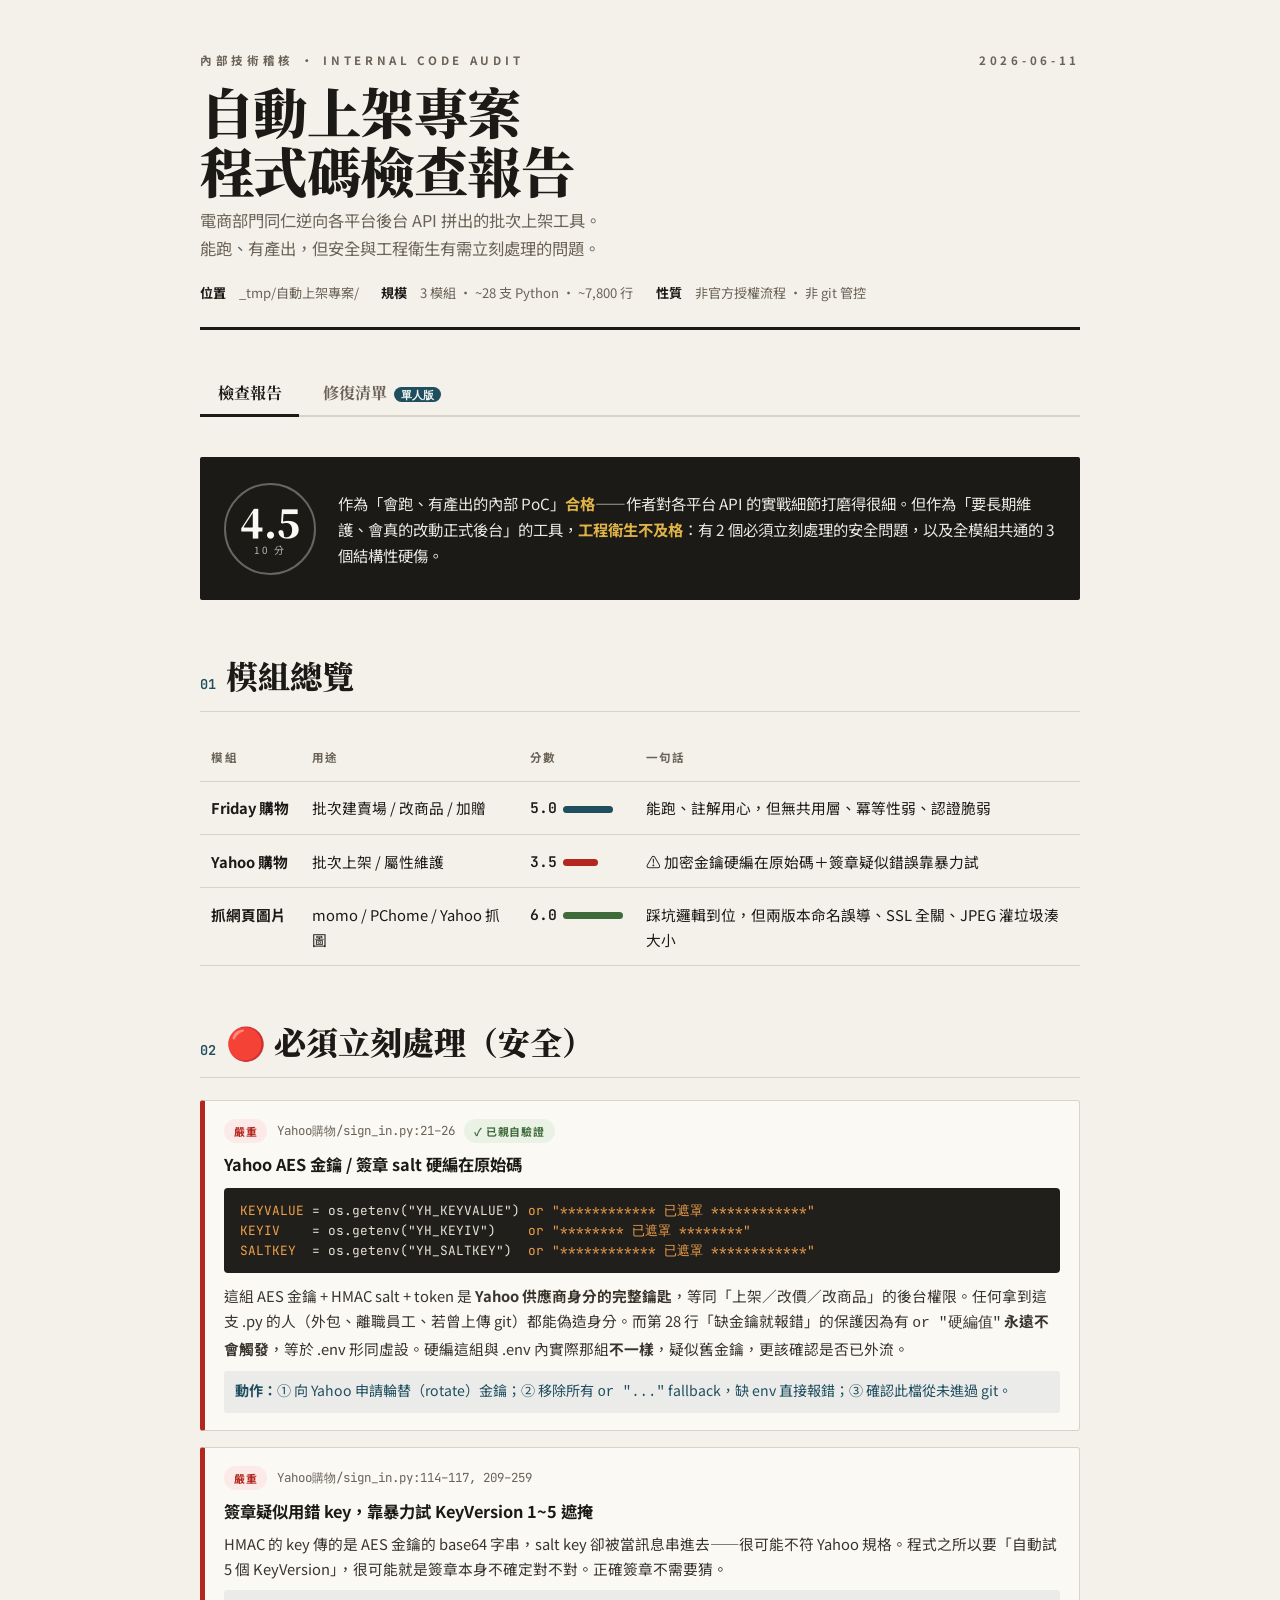
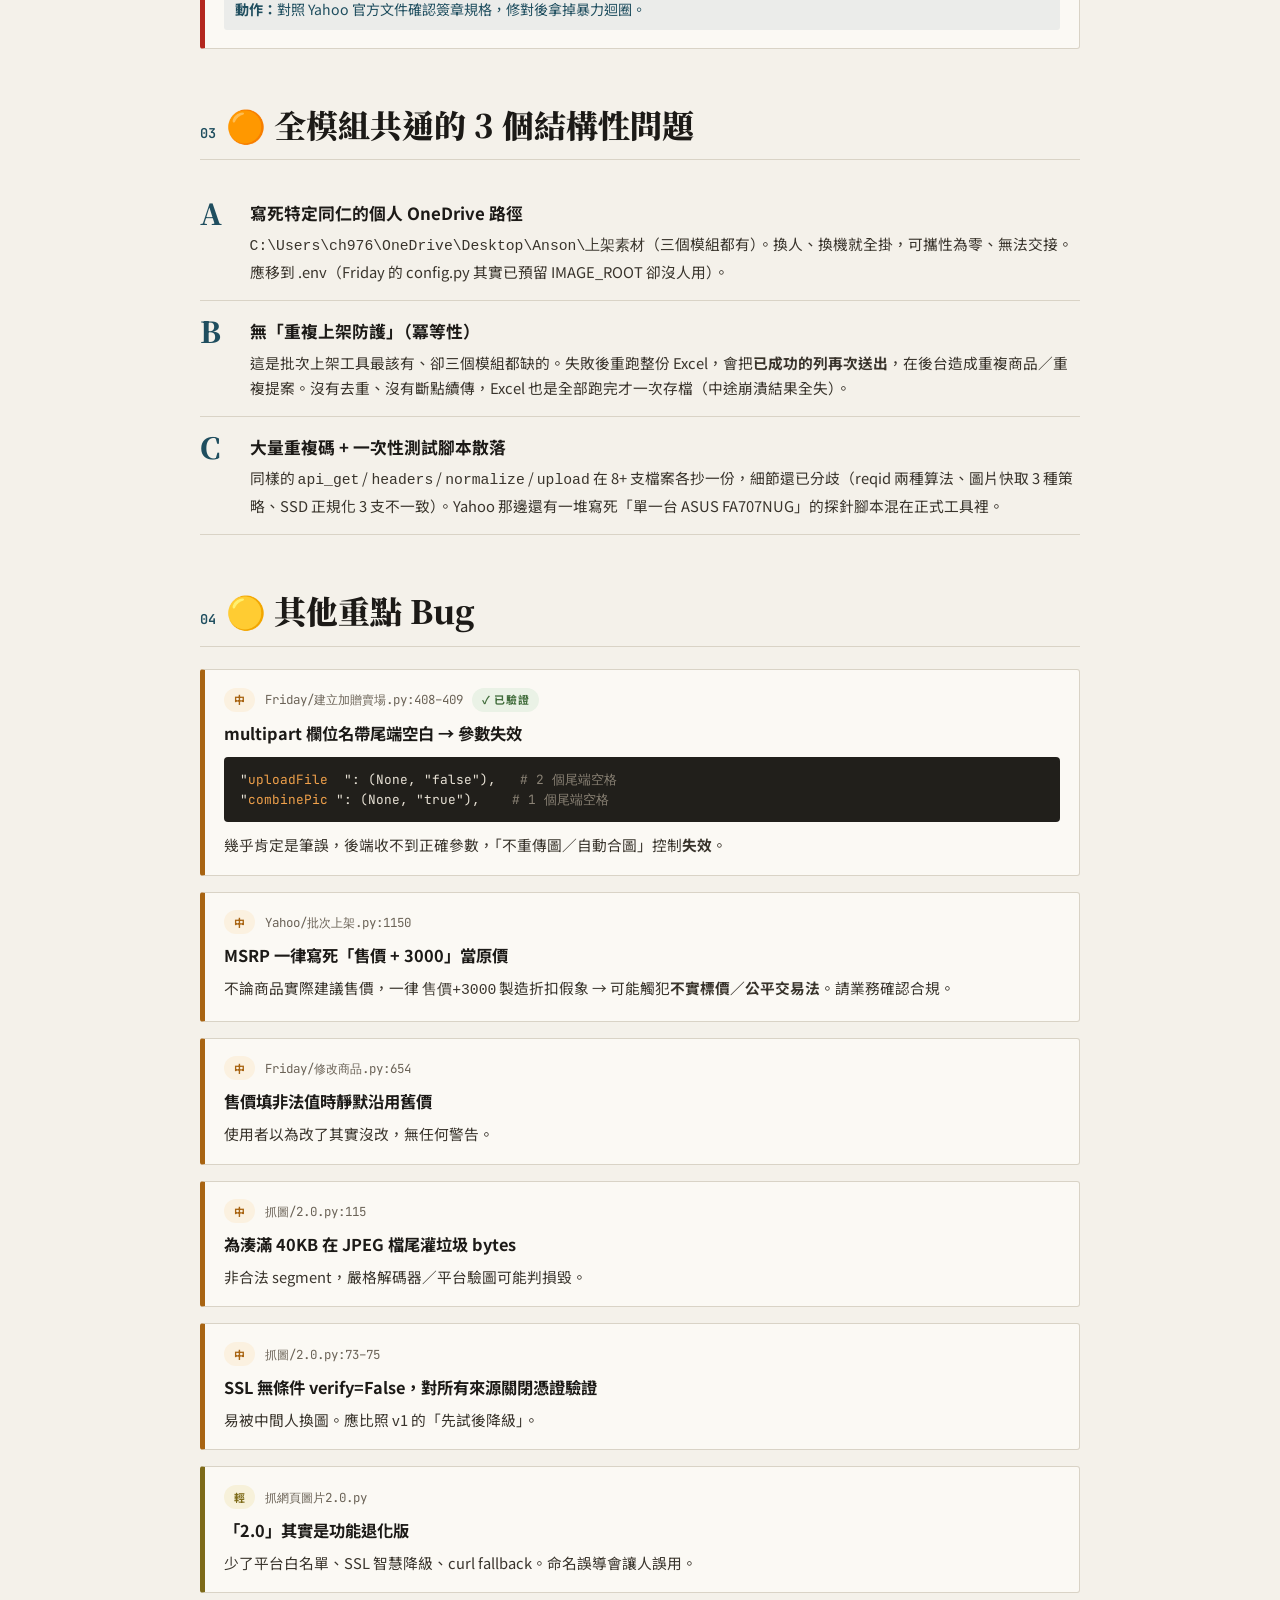
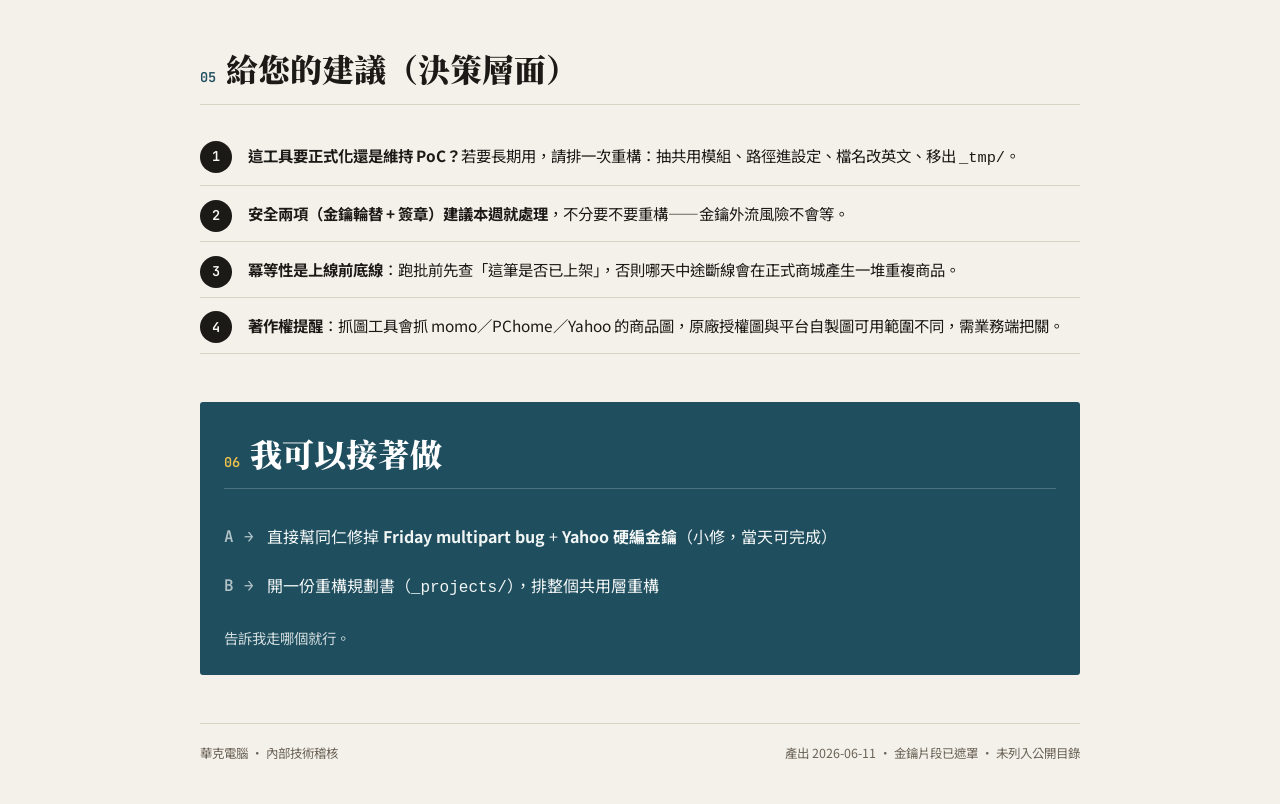
==== research/auto-listing-code-audit.html @ df85a85d "Add auto-listing code audit report (unlisted, keys redacted)" ====
<!DOCTYPE html>
<html lang="zh-Hant">
<head>
<meta charset="UTF-8">
<meta name="viewport" content="width=device-width, initial-scale=1.0">
<title>自動上架專案 — 程式碼檢查報告</title>
<link rel="preconnect" href="https://fonts.googleapis.com">
<link rel="preconnect" href="https://fonts.gstatic.com" crossorigin>
<link href="https://fonts.googleapis.com/css2?family=Noto+Sans+TC:wght@400;500;700;900&family=Noto+Serif+TC:wght@500;700;900&family=JetBrains+Mono:wght@400;600&display=swap" rel="stylesheet">
<style>
  :root{
    --ink:#1c1a17;
    --paper:#f4f1ea;
    --paper-2:#fbf9f4;
    --line:#d9d3c6;
    --muted:#6b6357;
    --red:#b3271e;
    --red-bg:#fbeae8;
    --amber:#a86412;
    --amber-bg:#fbf1e0;
    --yellow:#7d6a18;
    --yellow-bg:#f7f1da;
    --green:#3f6b3a;
    --green-bg:#eaf2e6;
    --accent:#1f4e5f;
  }
  *{box-sizing:border-box;margin:0;padding:0}
  html{scroll-behavior:smooth}
  body{
    background:var(--paper);
    color:var(--ink);
    font-family:"Noto Sans TC",-apple-system,sans-serif;
    line-height:1.7;
    font-size:16px;
    -webkit-font-smoothing:antialiased;
    padding:clamp(1rem,4vw,3.5rem) clamp(1rem,5vw,2rem);
  }
  .wrap{max-width:880px;margin:0 auto}

  /* ---- Masthead ---- */
  .masthead{
    border-bottom:3px solid var(--ink);
    padding-bottom:1.4rem;
    margin-bottom:2.5rem;
  }
  .kicker{
    font-size:.72rem;letter-spacing:.32em;text-transform:uppercase;
    color:var(--muted);font-weight:700;
    display:flex;justify-content:space-between;flex-wrap:wrap;gap:.5rem;
  }
  h1{
    font-family:"Noto Serif TC",serif;
    font-weight:900;
    font-size:clamp(2rem,6.5vw,3.4rem);
    line-height:1.08;
    margin:.7rem 0 .5rem;
    letter-spacing:-.01em;
  }
  .dek{font-size:1.02rem;color:var(--muted);max-width:46ch}
  .meta-row{
    display:flex;flex-wrap:wrap;gap:1.4rem;margin-top:1.2rem;
    font-size:.82rem;color:var(--muted);
  }
  .meta-row b{color:var(--ink);font-weight:700}

  /* ---- Verdict banner ---- */
  .verdict{
    background:var(--ink);color:var(--paper-2);
    border-radius:2px;padding:1.6rem 1.5rem;margin:2.5rem 0;
    display:grid;grid-template-columns:auto 1fr;gap:1.4rem;align-items:center;
  }
  .score-badge{
    font-family:"Noto Serif TC",serif;font-weight:900;
    font-size:2.4rem;line-height:1;text-align:center;
    border:2px solid rgba(244,241,234,.35);border-radius:50%;
    width:92px;height:92px;display:flex;flex-direction:column;
    align-items:center;justify-content:center;
  }
  .score-badge small{font-size:.62rem;letter-spacing:.18em;font-weight:400;
    font-family:"Noto Sans TC";opacity:.7;margin-top:.2rem}
  .verdict p{font-size:.96rem;opacity:.92}
  .verdict strong{color:#f0c14b}

  /* ---- Section ---- */
  section{margin:3rem 0}
  h2{
    font-family:"Noto Serif TC",serif;font-weight:900;
    font-size:clamp(1.4rem,4vw,2rem);
    display:flex;align-items:baseline;gap:.6rem;
    border-bottom:1px solid var(--line);padding-bottom:.5rem;margin-bottom:1.4rem;
  }
  h2 .num{font-size:.85rem;color:var(--accent);font-family:"JetBrains Mono";font-weight:600}
  .lead{font-size:1.05rem;color:var(--ink);margin-bottom:1.4rem}
  .lead.muted{color:var(--muted)}

  /* ---- Module table ---- */
  .modtable{width:100%;border-collapse:collapse;margin:1rem 0;font-size:.92rem}
  .modtable th,.modtable td{text-align:left;padding:.85rem .7rem;border-bottom:1px solid var(--line);vertical-align:top}
  .modtable th{font-size:.72rem;letter-spacing:.12em;text-transform:uppercase;color:var(--muted);font-weight:700}
  .modtable .mod{font-weight:700;white-space:nowrap}
  .modtable .sc{font-family:"JetBrains Mono";font-weight:600;white-space:nowrap}
  .bar{display:inline-block;height:7px;border-radius:4px;background:var(--accent);vertical-align:middle;margin-left:.4rem}

  /* ---- Finding cards ---- */
  .finding{
    background:var(--paper-2);border:1px solid var(--line);border-left-width:5px;
    border-radius:3px;padding:1.1rem 1.2rem;margin:1rem 0;
  }
  .finding.sev-crit{border-left-color:var(--red)}
  .finding.sev-mid{border-left-color:var(--amber)}
  .finding.sev-low{border-left-color:var(--yellow)}
  .finding.sev-good{border-left-color:var(--green)}
  .ftop{display:flex;flex-wrap:wrap;align-items:center;gap:.6rem;margin-bottom:.5rem}
  .tag{
    font-size:.68rem;font-weight:700;letter-spacing:.08em;
    padding:.18rem .6rem;border-radius:100px;white-space:nowrap;
  }
  .tag.crit{background:var(--red-bg);color:var(--red)}
  .tag.mid{background:var(--amber-bg);color:var(--amber)}
  .tag.low{background:var(--yellow-bg);color:var(--yellow)}
  .tag.good{background:var(--green-bg);color:var(--green)}
  .floc{font-family:"JetBrains Mono";font-size:.78rem;color:var(--muted)}
  .ftitle{font-weight:700;font-size:1.02rem}
  .finding p{font-size:.92rem;color:#39342c;margin-top:.3rem}
  .finding .action{margin-top:.6rem;font-size:.88rem;background:rgba(31,78,95,.07);
    border-radius:3px;padding:.5rem .7rem;color:var(--accent)}
  .finding .action b{color:var(--accent)}
  pre{
    background:#211f1b;color:#e8e2d6;border-radius:4px;
    padding:.8rem 1rem;margin:.6rem 0;overflow-x:auto;
    font-family:"JetBrains Mono";font-size:.8rem;line-height:1.55;
  }
  pre .cmt{color:#8a8275}
  pre .hl{color:#f0a14b}

  /* ---- Common issues ---- */
  .issue{display:grid;grid-template-columns:2.2rem 1fr;gap:.9rem;padding:1rem 0;border-bottom:1px solid var(--line)}
  .issue .letter{font-family:"Noto Serif TC";font-weight:900;font-size:1.8rem;color:var(--accent);line-height:1}
  .issue h3{font-size:1.05rem;font-weight:700;margin-bottom:.25rem}
  .issue p{font-size:.92rem;color:#39342c}

  /* ---- Actions list ---- */
  .acts{counter-reset:a;list-style:none}
  .acts li{
    counter-increment:a;position:relative;padding:.9rem 0 .9rem 3rem;
    border-bottom:1px solid var(--line);font-size:.96rem;
  }
  .acts li::before{
    content:counter(a);position:absolute;left:0;top:.85rem;
    width:2rem;height:2rem;border-radius:50%;background:var(--ink);color:var(--paper-2);
    display:flex;align-items:center;justify-content:center;
    font-family:"JetBrains Mono";font-weight:600;font-size:.85rem;
  }
  .acts li b{font-weight:700}

  /* ---- Next step ---- */
  .next{background:var(--accent);color:#f1f5f4;border-radius:3px;padding:1.5rem;margin-top:1.5rem}
  .next h2{color:#fff;border-color:rgba(255,255,255,.2)}
  .next .opt{display:flex;gap:.8rem;padding:.7rem 0;align-items:flex-start}
  .next .opt span{font-family:"JetBrains Mono";font-weight:600;opacity:.7}
  .next a{color:#f0c14b}

  footer{margin-top:3rem;padding-top:1.2rem;border-top:1px solid var(--line);
    font-size:.78rem;color:var(--muted);display:flex;justify-content:space-between;flex-wrap:wrap;gap:.5rem}

  /* ---- Tabs ---- */
  .tabs{display:flex;gap:.4rem;margin:2rem 0 .5rem;border-bottom:2px solid var(--line)}
  .tab{
    appearance:none;border:none;background:none;cursor:pointer;
    font-family:"Noto Serif TC",serif;font-weight:700;font-size:1rem;
    color:var(--muted);padding:.7rem 1.1rem;position:relative;
    border-radius:3px 3px 0 0;transition:color .2s;
  }
  .tab:hover{color:var(--ink)}
  .tab[aria-selected="true"]{color:var(--ink)}
  .tab[aria-selected="true"]::after{
    content:"";position:absolute;left:0;right:0;bottom:-2px;height:3px;background:var(--ink);
  }
  .tab .badge{font-family:"JetBrains Mono";font-size:.7rem;font-weight:600;
    background:var(--accent);color:#f1f5f4;border-radius:100px;padding:.05rem .45rem;margin-left:.4rem;vertical-align:middle}
  .pane{display:none}
  .pane.active{display:block;animation:fade .3s ease-out}
  @keyframes fade{from{opacity:0;transform:translateY(6px)}to{opacity:1;transform:none}}

  /* ---- Plan-specific ---- */
  .roadmap{margin:1.4rem 0}
  .ph{
    display:grid;grid-template-columns:auto 1fr;gap:1.1rem;
    padding:1.1rem 0;border-bottom:1px solid var(--line);
  }
  .ph .pnum{
    font-family:"JetBrains Mono";font-weight:600;font-size:.78rem;
    background:var(--ink);color:var(--paper-2);border-radius:3px;
    padding:.35rem .55rem;height:fit-content;white-space:nowrap;text-align:center;
  }
  .ph.crit .pnum{background:var(--red)}
  .ph h3{font-family:"Noto Serif TC";font-size:1.12rem;font-weight:700;margin-bottom:.2rem;display:flex;flex-wrap:wrap;gap:.5rem;align-items:baseline}
  .ph h3 .est{font-family:"JetBrains Mono";font-size:.72rem;font-weight:400;color:var(--muted)}
  .ph ul{margin:.5rem 0 0 1.1rem;font-size:.9rem;color:#39342c}
  .ph ul li{margin:.2rem 0}
  .ph .gate{font-size:.8rem;color:var(--accent);margin-top:.45rem;font-weight:600}
  .deck{display:grid;grid-template-columns:repeat(auto-fit,minmax(230px,1fr));gap:.8rem;margin:1.2rem 0}
  .dcard{background:var(--paper-2);border:1px solid var(--line);border-radius:3px;padding:1rem}
  .dcard .q{font-weight:700;font-size:.98rem;margin-bottom:.4rem}
  .dcard .why{font-size:.82rem;color:var(--muted)}
  .dirlist{font-family:"JetBrains Mono";font-size:.82rem;background:var(--paper-2);border:1px solid var(--line);
    border-radius:3px;padding:1rem 1.2rem;line-height:1.9;color:#39342c}
  .dirlist a{color:var(--accent);text-decoration:none;font-weight:600}
  .callout{background:var(--green-bg);border-left:4px solid var(--green);border-radius:3px;padding:1rem 1.1rem;margin:1.2rem 0;font-size:.92rem}
  .callout b{color:var(--green)}

  @media print{
    .tabs{display:none}
    .pane{display:block!important}
    body{background:#fff;padding:0;font-size:12px}
    .finding,.verdict,.next{break-inside:avoid}
    a{color:inherit;text-decoration:none}
  }
  @media (max-width:560px){
    .verdict{grid-template-columns:1fr;text-align:center}
    .score-badge{margin:0 auto}
    .modtable .bar{display:none}
  }
</style>
</head>
<body>
<div class="wrap">

  <header class="masthead">
    <div class="kicker"><span>內部技術稽核 · INTERNAL CODE AUDIT</span><span>2026-06-11</span></div>
    <h1>自動上架專案<br>程式碼檢查報告</h1>
    <p class="dek">電商部門同仁逆向各平台後台 API 拼出的批次上架工具。能跑、有產出，但安全與工程衛生有需立刻處理的問題。</p>
    <div class="meta-row">
      <span><b>位置</b>　_tmp/自動上架專案/</span>
      <span><b>規模</b>　3 模組 · ~28 支 Python · ~7,800 行</span>
      <span><b>性質</b>　非官方授權流程 · 非 git 管控</span>
    </div>
  </header>

  <nav class="tabs" role="tablist">
    <button class="tab" role="tab" aria-selected="true" data-pane="report">檢查報告</button>
    <button class="tab" role="tab" aria-selected="false" data-pane="plan">修復清單<span class="badge">單人版</span></button>
  </nav>

  <div id="pane-report" class="pane active">

  <div class="verdict">
    <div class="score-badge">4.5<small>10 分</small></div>
    <div>
      <p>作為「會跑、有產出的內部 PoC」<strong>合格</strong>——作者對各平台 API 的實戰細節打磨得很細。但作為「要長期維護、會真的改動正式後台」的工具，<strong>工程衛生不及格</strong>：有 2 個必須立刻處理的安全問題，以及全模組共通的 3 個結構性硬傷。</p>
    </div>
  </div>

  <!-- ===== 模組總覽 ===== -->
  <section>
    <h2><span class="num">01</span>模組總覽</h2>
    <table class="modtable">
      <thead><tr><th>模組</th><th>用途</th><th>分數</th><th>一句話</th></tr></thead>
      <tbody>
        <tr>
          <td class="mod">Friday 購物</td>
          <td>批次建賣場 / 改商品 / 加贈</td>
          <td class="sc">5.0<span class="bar" style="width:50px"></span></td>
          <td>能跑、註解用心，但無共用層、冪等性弱、認證脆弱</td>
        </tr>
        <tr>
          <td class="mod">Yahoo 購物</td>
          <td>批次上架 / 屬性維護</td>
          <td class="sc">3.5<span class="bar" style="width:35px;background:var(--red)"></span></td>
          <td>⚠ 加密金鑰硬編在原始碼＋簽章疑似錯誤靠暴力試</td>
        </tr>
        <tr>
          <td class="mod">抓網頁圖片</td>
          <td>momo / PChome / Yahoo 抓圖</td>
          <td class="sc">6.0<span class="bar" style="width:60px;background:var(--green)"></span></td>
          <td>踩坑邏輯到位，但兩版本命名誤導、SSL 全關、JPEG 灌垃圾湊大小</td>
        </tr>
      </tbody>
    </table>
  </section>

  <!-- ===== 必須立刻處理 ===== -->
  <section>
    <h2><span class="num">02</span>🔴 必須立刻處理（安全）</h2>

    <div class="finding sev-crit">
      <div class="ftop">
        <span class="tag crit">嚴重</span>
        <span class="floc">Yahoo購物/sign_in.py:21–26</span>
        <span class="tag good">✓ 已親自驗證</span>
      </div>
      <div class="ftitle">Yahoo AES 金鑰 / 簽章 salt 硬編在原始碼</div>
      <pre><span class="hl">KEYVALUE</span> = os.getenv("YH_KEYVALUE") <span class="hl">or "************ 已遮罩 ************"</span>
<span class="hl">KEYIV</span>    = os.getenv("YH_KEYIV")    <span class="hl">or "******** 已遮罩 ********"</span>
<span class="hl">SALTKEY</span>  = os.getenv("YH_SALTKEY")  <span class="hl">or "************ 已遮罩 ************"</span></pre>
      <p>這組 AES 金鑰 + HMAC salt + token 是 <b>Yahoo 供應商身分的完整鑰匙</b>，等同「上架／改價／改商品」的後台權限。任何拿到這支 .py 的人（外包、離職員工、若曾上傳 git）都能偽造身分。而第 28 行「缺金鑰就報錯」的保護因為有 <code>or "硬編值"</code> <b>永遠不會觸發</b>，等於 .env 形同虛設。硬編這組與 .env 內實際那組<b>不一樣</b>，疑似舊金鑰，更該確認是否已外流。</p>
      <div class="action"><b>動作：</b>① 向 Yahoo 申請輪替（rotate）金鑰；② 移除所有 <code>or "..."</code> fallback，缺 env 直接報錯；③ 確認此檔從未進過 git。</div>
    </div>

    <div class="finding sev-crit">
      <div class="ftop">
        <span class="tag crit">嚴重</span>
        <span class="floc">Yahoo購物/sign_in.py:114–117, 209–259</span>
      </div>
      <div class="ftitle">簽章疑似用錯 key，靠暴力試 KeyVersion 1~5 遮掩</div>
      <p>HMAC 的 key 傳的是 AES 金鑰的 base64 字串，salt key 卻被當訊息串進去——很可能不符 Yahoo 規格。程式之所以要「自動試 5 個 KeyVersion」，很可能就是簽章本身不確定對不對。正確簽章不需要猜。</p>
      <div class="action"><b>動作：</b>對照 Yahoo 官方文件確認簽章規格，修對後拿掉暴力迴圈。</div>
    </div>
  </section>

  <!-- ===== 結構性問題 ===== -->
  <section>
    <h2><span class="num">03</span>🟠 全模組共通的 3 個結構性問題</h2>

    <div class="issue">
      <div class="letter">A</div>
      <div>
        <h3>寫死特定同仁的個人 OneDrive 路徑</h3>
        <p><code>C:\Users\ch976\OneDrive\Desktop\Anson\上架素材</code>（三個模組都有）。換人、換機就全掛，可攜性為零、無法交接。應移到 .env（Friday 的 config.py 其實已預留 IMAGE_ROOT 卻沒人用）。</p>
      </div>
    </div>

    <div class="issue">
      <div class="letter">B</div>
      <div>
        <h3>無「重複上架防護」（冪等性）</h3>
        <p>這是批次上架工具最該有、卻三個模組都缺的。失敗後重跑整份 Excel，會把<b>已成功的列再次送出</b>，在後台造成重複商品／重複提案。沒有去重、沒有斷點續傳，Excel 也是全部跑完才一次存檔（中途崩潰結果全失）。</p>
      </div>
    </div>

    <div class="issue">
      <div class="letter">C</div>
      <div>
        <h3>大量重複碼 + 一次性測試腳本散落</h3>
        <p>同樣的 <code>api_get</code> / <code>headers</code> / <code>normalize</code> / <code>upload</code> 在 8+ 支檔案各抄一份，細節還已分歧（reqid 兩種算法、圖片快取 3 種策略、SSD 正規化 3 支不一致）。Yahoo 那邊還有一堆寫死「單一台 ASUS FA707NUG」的探針腳本混在正式工具裡。</p>
      </div>
    </div>
  </section>

  <!-- ===== 其他 bug ===== -->
  <section>
    <h2><span class="num">04</span>🟡 其他重點 Bug</h2>

    <div class="finding sev-mid">
      <div class="ftop"><span class="tag mid">中</span><span class="floc">Friday/建立加贈賣場.py:408–409</span><span class="tag good">✓ 已驗證</span></div>
      <div class="ftitle">multipart 欄位名帶尾端空白 → 參數失效</div>
      <pre>"<span class="hl">uploadFile&nbsp;&nbsp;</span>": (None, "false"),   <span class="cmt"># 2 個尾端空格</span>
"<span class="hl">combinePic&nbsp;</span>": (None, "true"),    <span class="cmt"># 1 個尾端空格</span></pre>
      <p>幾乎肯定是筆誤，後端收不到正確參數，「不重傳圖／自動合圖」控制<b>失效</b>。</p>
    </div>

    <div class="finding sev-mid">
      <div class="ftop"><span class="tag mid">中</span><span class="floc">Yahoo/批次上架.py:1150</span></div>
      <div class="ftitle">MSRP 一律寫死「售價 + 3000」當原價</div>
      <p>不論商品實際建議售價，一律 <code>售價+3000</code> 製造折扣假象 → 可能觸犯<b>不實標價／公平交易法</b>。請業務確認合規。</p>
    </div>

    <div class="finding sev-mid">
      <div class="ftop"><span class="tag mid">中</span><span class="floc">Friday/修改商品.py:654</span></div>
      <div class="ftitle">售價填非法值時靜默沿用舊價</div>
      <p>使用者以為改了其實沒改，無任何警告。</p>
    </div>

    <div class="finding sev-mid">
      <div class="ftop"><span class="tag mid">中</span><span class="floc">抓圖/2.0.py:115</span></div>
      <div class="ftitle">為湊滿 40KB 在 JPEG 檔尾灌垃圾 bytes</div>
      <p>非合法 segment，嚴格解碼器／平台驗圖可能判損毀。</p>
    </div>

    <div class="finding sev-mid">
      <div class="ftop"><span class="tag mid">中</span><span class="floc">抓圖/2.0.py:73–75</span></div>
      <div class="ftitle">SSL 無條件 verify=False，對所有來源關閉憑證驗證</div>
      <p>易被中間人換圖。應比照 v1 的「先試後降級」。</p>
    </div>

    <div class="finding sev-low">
      <div class="ftop"><span class="tag low">輕</span><span class="floc">抓網頁圖片2.0.py</span></div>
      <div class="ftitle">「2.0」其實是功能退化版</div>
      <p>少了平台白名單、SSL 智慧降級、curl fallback。命名誤導會讓人誤用。</p>
    </div>
  </section>

  <!-- ===== 建議 ===== -->
  <section>
    <h2><span class="num">05</span>給您的建議（決策層面）</h2>
    <ol class="acts">
      <li><b>這工具要正式化還是維持 PoC？</b>若要長期用，請排一次重構：抽共用模組、路徑進設定、檔名改英文、移出 <code>_tmp/</code>。</li>
      <li><b>安全兩項（金鑰輪替 + 簽章）建議本週就處理</b>，不分要不要重構——金鑰外流風險不會等。</li>
      <li><b>冪等性是上線前底線</b>：跑批前先查「這筆是否已上架」，否則哪天中途斷線會在正式商城產生一堆重複商品。</li>
      <li><b>著作權提醒</b>：抓圖工具會抓 momo／PChome／Yahoo 的商品圖，原廠授權圖與平台自製圖可用範圍不同，需業務端把關。</li>
    </ol>
  </section>

  <!-- ===== 下一步 ===== -->
  <div class="next">
    <h2 style="margin-top:0"><span class="num" style="color:#f0c14b">06</span>我可以接著做</h2>
    <div class="opt"><span>A →</span><div>直接幫同仁修掉 <b>Friday multipart bug</b> + <b>Yahoo 硬編金鑰</b>（小修，當天可完成）</div></div>
    <div class="opt"><span>B →</span><div>開一份重構規劃書（<code>_projects/</code>），排整個共用層重構</div></div>
    <p style="margin-top:.8rem;opacity:.85;font-size:.9rem">告訴我走哪個就行。</p>
  </div>

  </div><!-- /pane-report -->

  <!-- ============ 修復清單分頁（單人自用版） ============ -->
  <div id="pane-plan" class="pane">

    <div class="callout">
      <b>範圍已收斂（單人自用）</b>　此工具只有作者本人使用，不需多人共用/交接。<b>砍掉</b>共用層重構、檔名英文化、路徑設定化、搬遷、文件等可維護性工作，<b>只保留資安 + 真的會出錯的 BUG</b>。
    </div>

    <section style="margin-top:1.5rem">
      <h2><span class="num">01</span>🔴 必修　<span style="font-size:.8rem;background:var(--green-bg);color:var(--green);padding:.2rem .7rem;border-radius:100px;font-family:'Noto Sans TC'">✅ 3/3 已完成 2026-06-11</span></h2>
      <p class="lead muted">這三項即使一個人用、即使在自己電腦跑，也一樣會出事。已全部修好，4 檔 py_compile 通過。</p>

      <div class="finding sev-good">
        <div class="ftop"><span class="tag good">✅ 必修 1</span><span class="floc">sign_in.py:21–26</span></div>
        <div class="ftitle">Yahoo 金鑰硬編在原始碼</div>
        <p>已移除所有 <code>or "金鑰"</code> fallback，一律讀 .env、缺則報錯（訊息附 .env 路徑）。.env 已含全部 5 個 key，行為不變。<b>輪替</b>只在「確定曾外洩」才需要——請確認這支檔沒進過 git、沒同步到公開資料夾。</p>
      </div>

      <div class="finding sev-good">
        <div class="ftop"><span class="tag good">✅ 必修 2</span><span class="floc">建立加贈賣場.py:408–409</span></div>
        <div class="ftitle">multipart 欄位名尾端空白 → 功能失效</div>
        <p>已修：<code>"uploadFile  "</code>→<code>"uploadFile"</code>、<code>"combinePic "</code>→<code>"combinePic"</code>。建議跑一次加贈賣場確認合圖正常。</p>
      </div>

      <div class="finding sev-good">
        <div class="ftop"><span class="tag good">✅ 必修 3</span><span class="floc">批次建立賣場 + 批次上架.py</span></div>
        <div class="ftitle">無重複上架防護</div>
        <p>已加冪等防護：<b>Friday</b> 跳過「執行結果=成功」列 + 逐列存檔（中斷不丟）；<b>Yahoo</b> 用 partNo 本地帳本 <code>logs/yahoo_uploaded_ledger.json</code>，成功即寫入、重跑自動跳過。要強制重做設 <code>FRIDAY_FORCE_REDO=1</code> / <code>YH_FORCE_REDO=1</code>。</p>
        <div class="action"><b>驗證：</b>同一份 Excel 跑兩次，第二次應全部「已存在/略過」。</div>
      </div>
    </section>

    <section>
      <h2><span class="num">02</span>🟡 建議（穩定性，少踩坑）</h2>

      <div class="finding sev-mid">
        <div class="ftop"><span class="tag mid">建議 4</span><span class="floc">多檔</span></div>
        <div class="ftitle">跑完才存檔，崩潰全失</div>
        <p>改逐筆 / 每 N 筆 flush + try/finally，中途 Ctrl+C 不丟已成功結果（也呼應必修 3）。</p>
      </div>
      <div class="finding sev-mid">
        <div class="ftop"><span class="tag mid">建議 5</span><span class="floc">一鍵草稿改上架.py 等</span></div>
        <div class="ftitle">token 過期無偵測</div>
        <p>連續 401/403 即中止提示「請重跑更新 TOKEN」，不要默默跑完整批白工。</p>
      </div>
      <div class="finding sev-mid">
        <div class="ftop"><span class="tag mid">建議 6</span><span class="floc">修改商品.py:654</span></div>
        <div class="ftitle">售價非法值靜默沿用舊價</div>
        <p>填錯值時不報錯、以為改了其實沒改。應 raise 或警告。</p>
      </div>
      <div class="finding sev-mid">
        <div class="ftop"><span class="tag mid">建議 7</span><span class="floc">抓圖 2.0.py:115</span></div>
        <div class="ftitle">JPEG 灌垃圾湊 40KB</div>
        <p>非合法 segment，平台驗圖可能判損毀。改提高 quality / 存 PNG / 寫合法 COM segment。</p>
      </div>
      <div class="finding sev-mid">
        <div class="ftop"><span class="tag mid">建議 8</span><span class="floc">抓圖 2.0.py:73–75</span></div>
        <div class="ftitle">SSL 無條件 verify=False</div>
        <p>對所有來源關閉憑證驗證，易被換圖。改比照 v1「先試後降級」。</p>
      </div>
      <div class="finding sev-low">
        <div class="ftop"><span class="tag low">建議 9</span><span class="floc">sign_in.py:209–259</span></div>
        <div class="ftitle">Yahoo 簽章靠暴力試 KeyVersion 1~5</div>
        <p>若現在能正常上架就低優先（純 code smell）；若偶爾簽不過，對照官方文件修對後拿掉迴圈。</p>
      </div>
    </section>

    <section>
      <h2><span class="num">03</span>🟦 需您 / 業務確認</h2>
      <div class="finding sev-mid">
        <div class="ftop"><span class="tag mid">確認 10</span><span class="floc">批次上架.py:1150</span></div>
        <div class="ftitle">MSRP = 售價 + 3000（造原價）</div>
        <p>與人數無關。製造折扣假象，可能觸不實標價 / 公平交易法。決定是否改回讀真實 MSRP。</p>
      </div>
    </section>

    <section>
      <h2><span class="num">04</span>❌ 不做（因單人自用）</h2>
      <div class="dirlist">
✗ 抽共用層（friday_common / yahoo_api / normalize）<br>
✗ 寫死個人 OneDrive 路徑改進 .env　<span style="color:var(--muted)"># 就是作者本機，無妨</span><br>
✗ 中文檔名改英文<br>
✗ 移出 _tmp / 進 git / 補 CONTEXT.md / 著作權文件<br>
✗ 兩版抓圖合併（除非作者覺得困擾）
      </div>
      <p class="lead muted" style="margin-top:1rem">以上是「多人維護/交接」才划算的衛生工作。日後若要給別人用，再開回來即可。完整清單見 <code>_projects/auto-listing-refactor/fix-list.md</code>。</p>
    </section>

    <div class="next">
      <h2 style="margin-top:0"><span class="num" style="color:#f0c14b">05</span>下一步</h2>
      <p style="opacity:.92">🔴 必修 3 項<b>已完成</b>（2026-06-11，py_compile 通過）。剩下：<br>
      ① 建議 4~9（穩定性）要不要一起做？說一聲我就接著修。<br>
      ② 確認 10（MSRP=售價+3000）合規性，再決定是否改回讀真實 MSRP。<br>
      ③ 請您確認 Yahoo 那支檔/.env 沒進過 git、沒同步到公開空間（決定要不要輪替金鑰）。</p>
    </div>

  </div><!-- /pane-plan -->

  <footer>
    <span>華克電腦 · 內部技術稽核</span>
    <span>產出 2026-06-11 · 金鑰片段已遮罩 · 未列入公開目錄</span>
  </footer>

</div>
<script>
  const tabs = document.querySelectorAll('.tab');
  tabs.forEach(t => t.addEventListener('click', () => {
    tabs.forEach(x => x.setAttribute('aria-selected', x === t));
    document.querySelectorAll('.pane').forEach(p => p.classList.remove('active'));
    document.getElementById('pane-' + t.dataset.pane).classList.add('active');
    window.scrollTo({top:0, behavior:'smooth'});
  }));
</script>
</body>
</html>
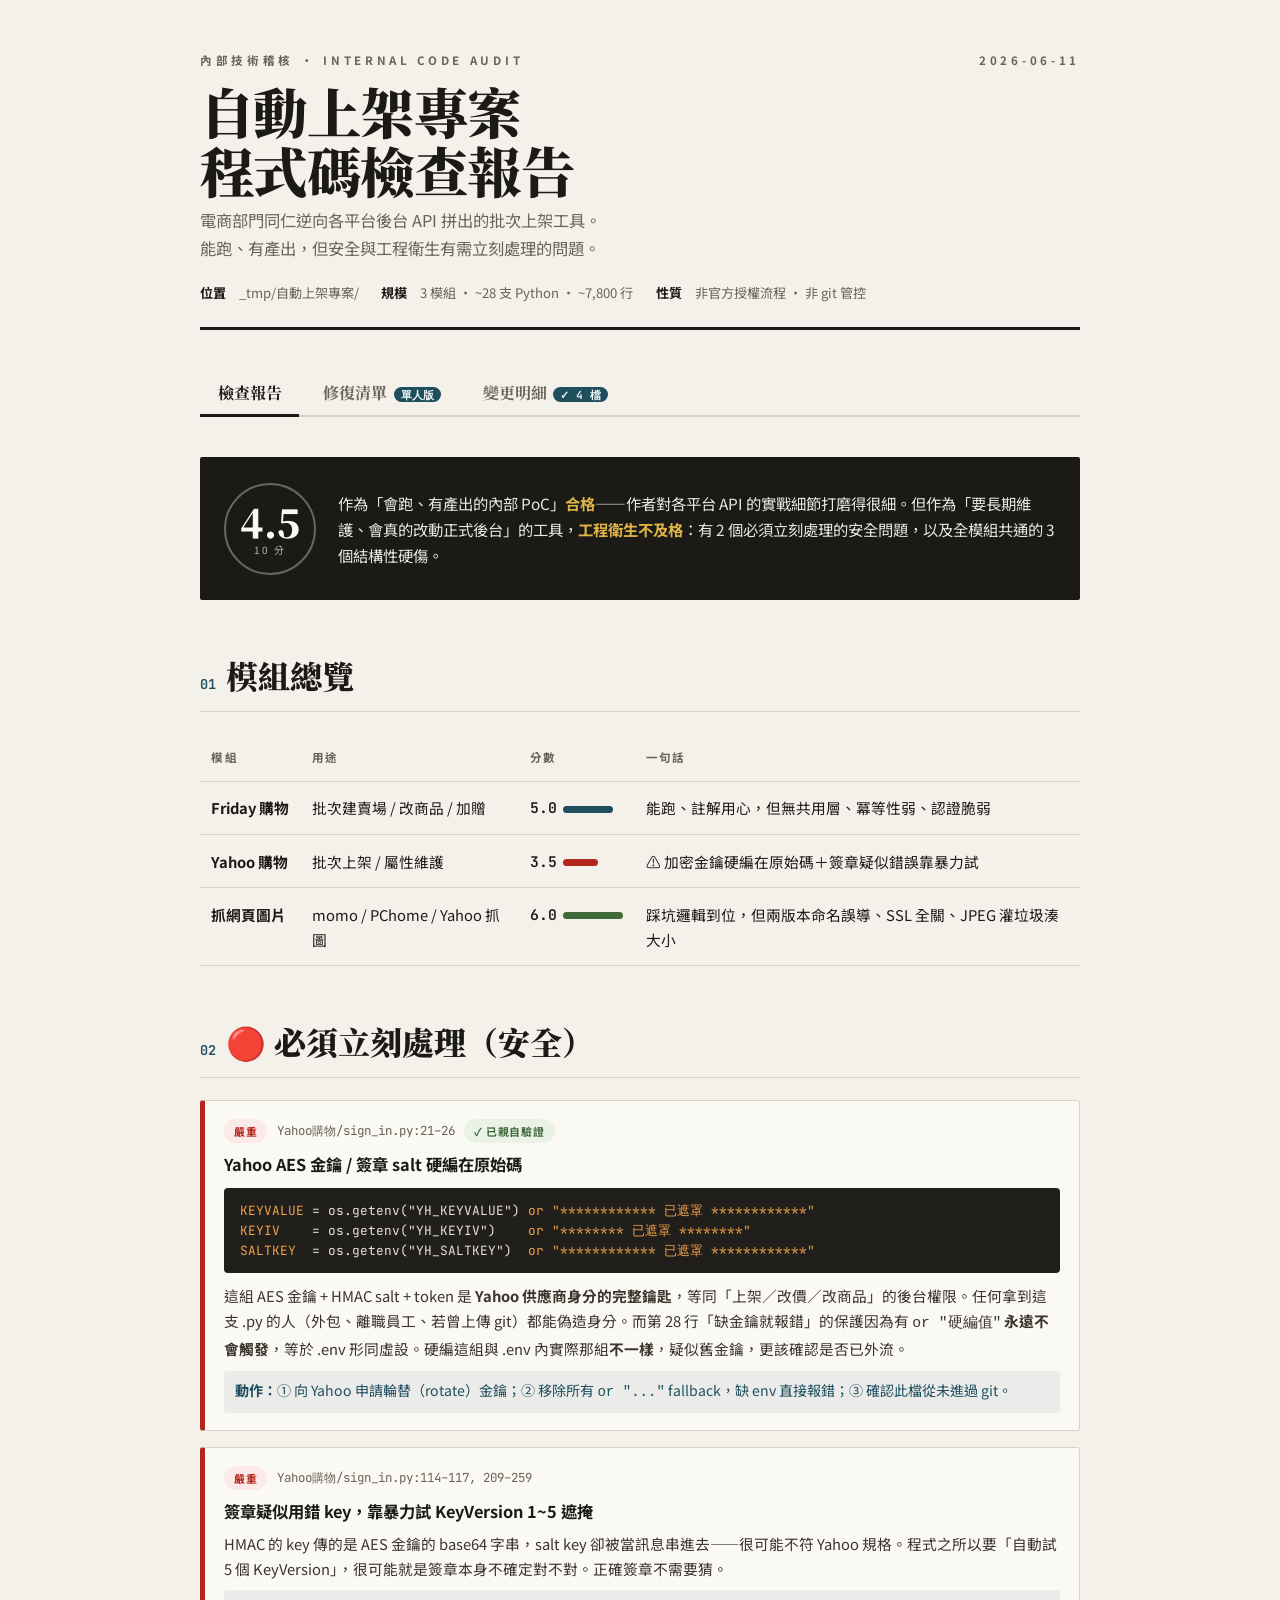
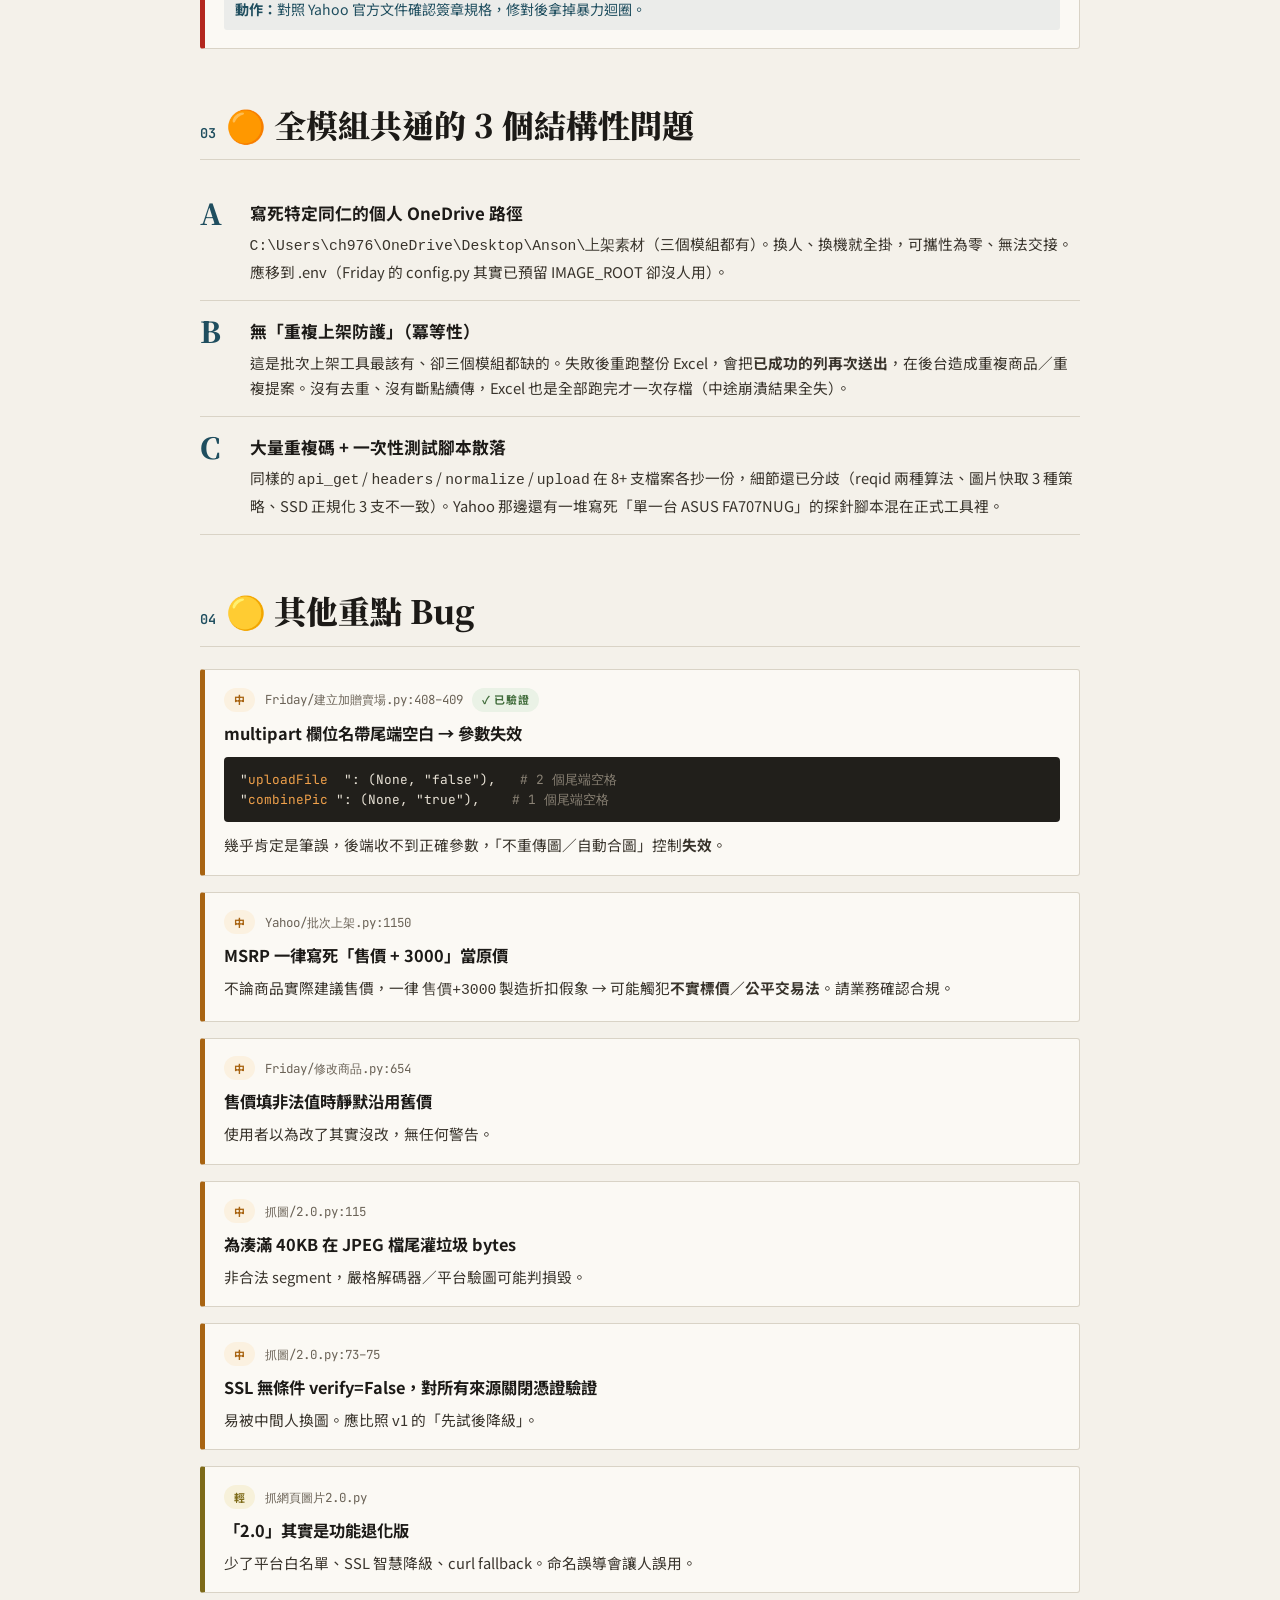
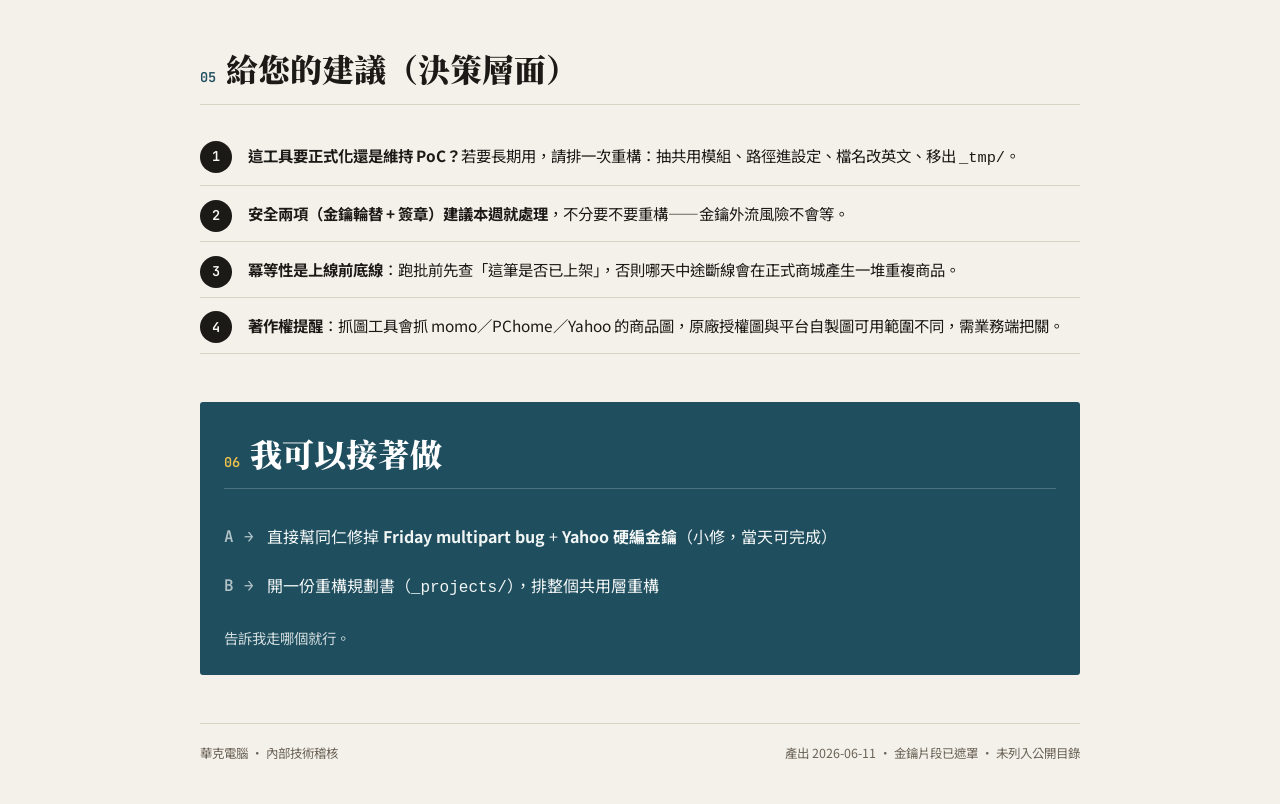
==== commit 93d5b1bc: "Add change-detail tab to auto-listing audit report (keys redacted)" ====
--- a/research/auto-listing-code-audit.html
+++ b/research/auto-listing-code-audit.html
@@ -240,6 +240,7 @@
   <nav class="tabs" role="tablist">
     <button class="tab" role="tab" aria-selected="true" data-pane="report">檢查報告</button>
     <button class="tab" role="tab" aria-selected="false" data-pane="plan">修復清單<span class="badge">單人版</span></button>
+    <button class="tab" role="tab" aria-selected="false" data-pane="changes">變更明細<span class="badge">✓ 4 檔</span></button>
   </nav>
 
   <div id="pane-report" class="pane active">
@@ -498,6 +499,90 @@
 
   </div><!-- /pane-plan -->
 
+  <!-- ============ 變更明細分頁 ============ -->
+  <div id="pane-changes" class="pane">
+
+    <div class="callout">
+      <b>2026-06-11 已修改 4 個檔案</b>　修必修 3 項。檔案位於本機 <code>_tmp/自動上架專案/自動上架專案/</code>（非 git 管控）。下方為 before → after。為安全，金鑰值一律以 <code>***</code> 顯示。
+    </div>
+
+    <section style="margin-top:1.5rem">
+      <h2><span class="num">①</span>sign_in.py　<span class="floc" style="font-size:.8rem">Yahoo購物/sign_in.py</span></h2>
+      <p class="lead muted">必修 1：移除硬編金鑰 fallback，一律讀 .env、缺則報錯。</p>
+      <p style="font-size:.85rem;color:var(--red);font-weight:700;margin:.4rem 0">— 修改前</p>
+      <pre>TOKEN    = os.getenv("YH_TOKEN")    or "Supplier_****"
+KEYVALUE = os.getenv("YH_KEYVALUE") or "*** 硬編金鑰 ***"
+KEYIV    = os.getenv("YH_KEYIV")    or "*** 硬編金鑰 ***"
+SALTKEY  = os.getenv("YH_SALTKEY")  or "*** 硬編金鑰 ***"</pre>
+      <p style="font-size:.85rem;color:var(--green);font-weight:700;margin:.4rem 0">+ 修改後</p>
+      <pre>TOKEN    = os.getenv("YH_TOKEN")        <span class="cmt"># 不再內嵌金鑰</span>
+KEYVALUE = os.getenv("YH_KEYVALUE")
+KEYIV    = os.getenv("YH_KEYIV")
+SALTKEY  = os.getenv("YH_SALTKEY")
+<span class="cmt"># 缺 env 時 raise，並附 .env 路徑提示</span></pre>
+    </section>
+
+    <section>
+      <h2><span class="num">②</span>建立加贈賣場.py　<span class="floc" style="font-size:.8rem">:408–409</span></h2>
+      <p class="lead muted">必修 2：拿掉 multipart 欄位名尾端空白。</p>
+      <p style="font-size:.85rem;color:var(--red);font-weight:700;margin:.4rem 0">— 修改前</p>
+      <pre>"<span class="hl">uploadFile&nbsp;&nbsp;</span>": (None, "false"),
+"<span class="hl">combinePic&nbsp;</span>": (None, "true"),</pre>
+      <p style="font-size:.85rem;color:var(--green);font-weight:700;margin:.4rem 0">+ 修改後</p>
+      <pre>"<span class="hl">uploadFile</span>": (None, "false"),
+"<span class="hl">combinePic</span>": (None, "true"),</pre>
+    </section>
+
+    <section>
+      <h2><span class="num">③</span>批次建立賣場…py　<span class="floc" style="font-size:.8rem">Friday 批次主程式</span></h2>
+      <p class="lead muted">必修 3（Friday）：跳過已成功列 + 逐列存檔。</p>
+      <pre><span class="cmt"># 新增：強制重做開關</span>
+FORCE_REDO = os.getenv('FRIDAY_FORCE_REDO','') in ('1','true','yes')
+
+<span class="cmt"># 迴圈內新增：已成功就跳過，避免重複上架</span>
+if not FORCE_REDO and str(row.get('執行結果') or '').strip()=='成功':
+    print(f'第 {r} 列：執行結果=成功，跳過')
+    summary.append({'row':r,'status':'skipped'}); continue
+
+<span class="cmt"># 每列收尾新增：逐列存檔，中斷不丟結果</span>
+finally:
+    try: wb.save(EXCEL_PATH); save_cache(cache)
+    except Exception as se: print('⚠️ 逐列存檔失敗：', se)</pre>
+    </section>
+
+    <section>
+      <h2><span class="num">④</span>批次上架.py　<span class="floc" style="font-size:.8rem">Yahoo 批次主程式</span></h2>
+      <p class="lead muted">必修 3（Yahoo）：以 partNo 為 key 的本地帳本做冪等防護。</p>
+      <pre><span class="cmt"># 新增：帳本路徑 + 強制重做開關 + load/save 函式</span>
+LEDGER_PATH = os.path.join("logs", "yahoo_uploaded_ledger.json")
+FORCE_REDO  = os.getenv("YH_FORCE_REDO","") in ("1","true","yes")
+
+<span class="cmt"># 送出前新增：此 partNo 已成功過就跳過</span>
+if not FORCE_REDO and part_no_value in ledger:
+    print(f"⏭ 列 {r}：partNo={part_no_value} 帳本已記錄，跳過")
+    skipped += 1; continue
+
+<span class="cmt"># 成功(201)後新增：立刻寫入帳本並持久化</span>
+ledger[part_no_value] = {"proposalId": pid, "name": product.get("name"),
+                         "subStationId": sub_station_id, "ts": ...}
+save_ledger(ledger)</pre>
+    </section>
+
+    <section>
+      <h2><span class="num">✓</span>驗證</h2>
+      <div class="dirlist">
+$ python -m py_compile  <span style="color:var(--muted)"># 4 檔全數通過</span><br>
+&nbsp;&nbsp;Yahoo購物/sign_in.py<br>
+&nbsp;&nbsp;Yahoo購物/批次上架.py<br>
+&nbsp;&nbsp;Friday購物/friday_uploader/建立加贈賣場.py<br>
+&nbsp;&nbsp;Friday購物/friday_uploader/批次建立賣場_OD長圖切圖快取不重傳版.py<br>
+<span style="color:var(--green)">=== ALL COMPILE OK ===</span>
+      </div>
+      <p class="lead muted" style="margin-top:1rem">實機行為驗證（需連平台 + 圖片素材，請在作者本機跑）：#2 跑一次確認合圖、#3 同一份 Excel 跑兩次第二次應全跳過、#1 暫時移除 .env 應報錯。</p>
+    </section>
+
+  </div><!-- /pane-changes -->
+
   <footer>
     <span>華克電腦 · 內部技術稽核</span>
     <span>產出 2026-06-11 · 金鑰片段已遮罩 · 未列入公開目錄</span>
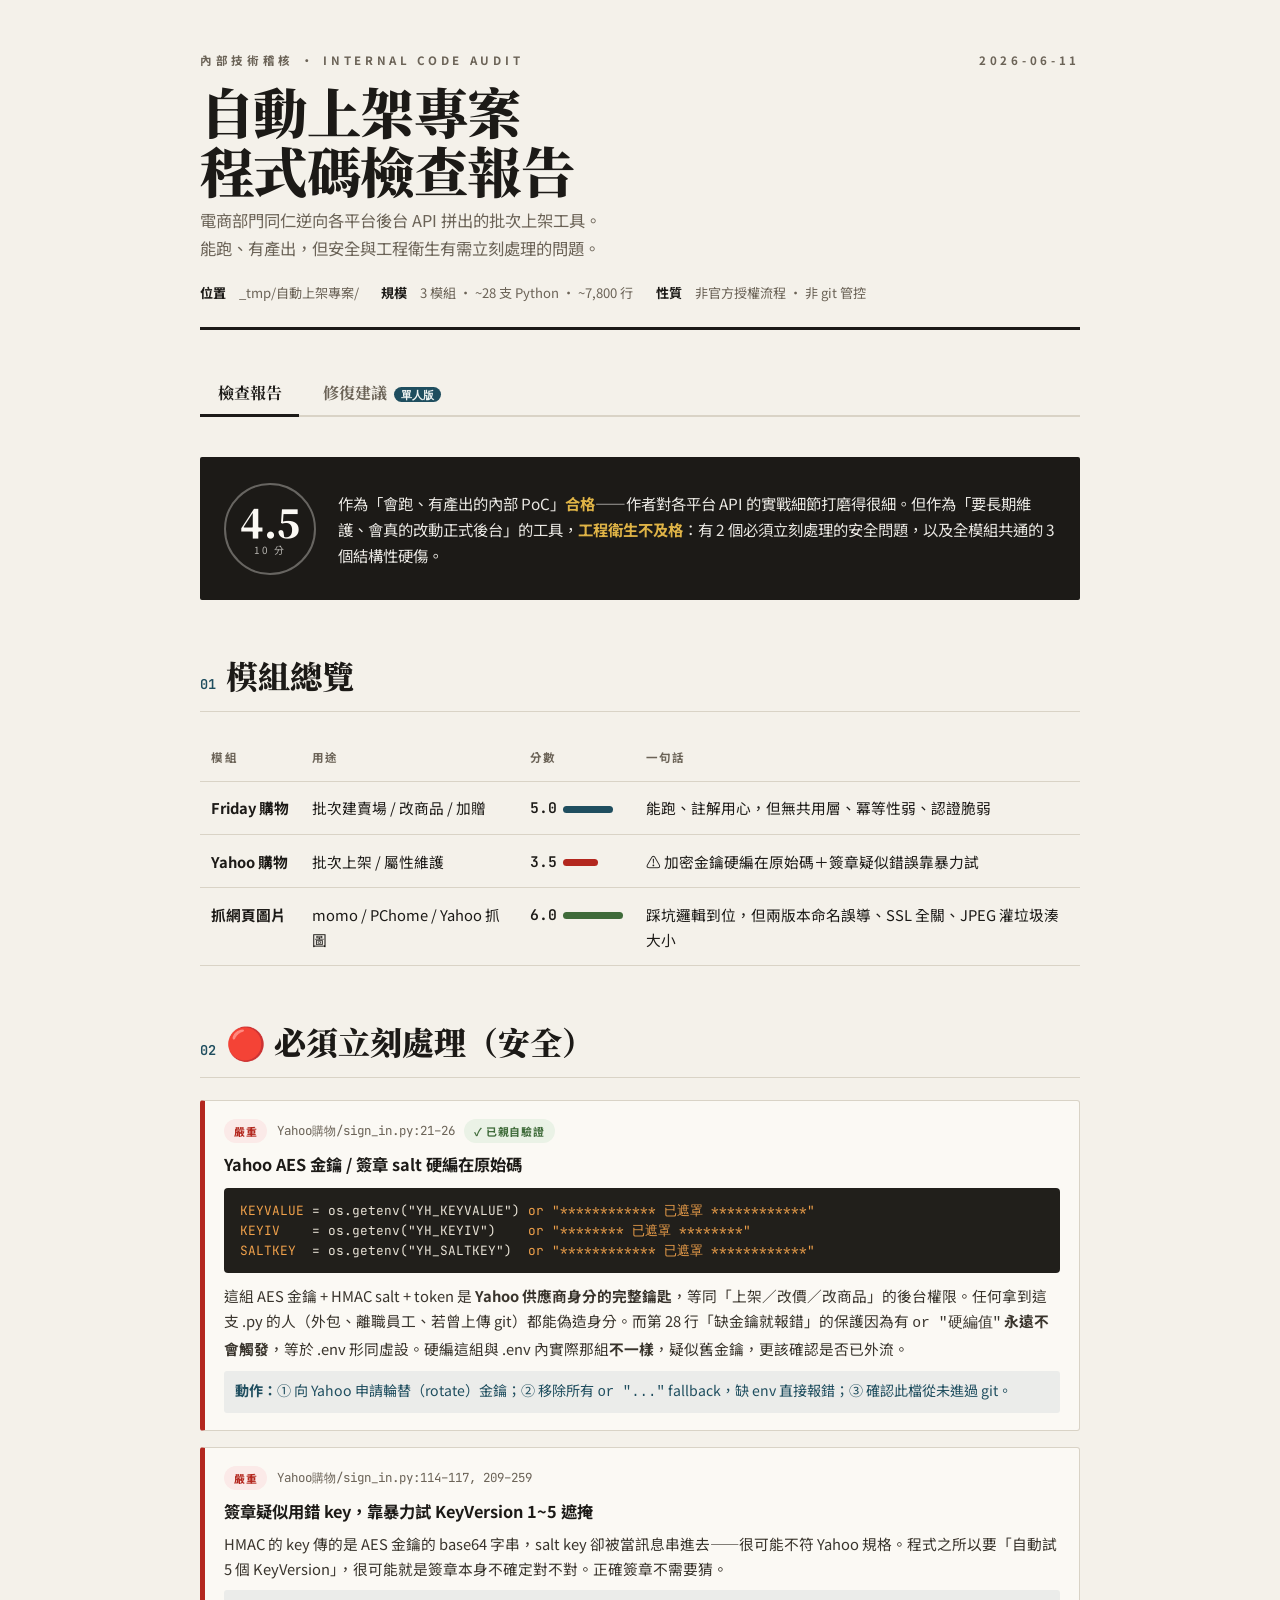
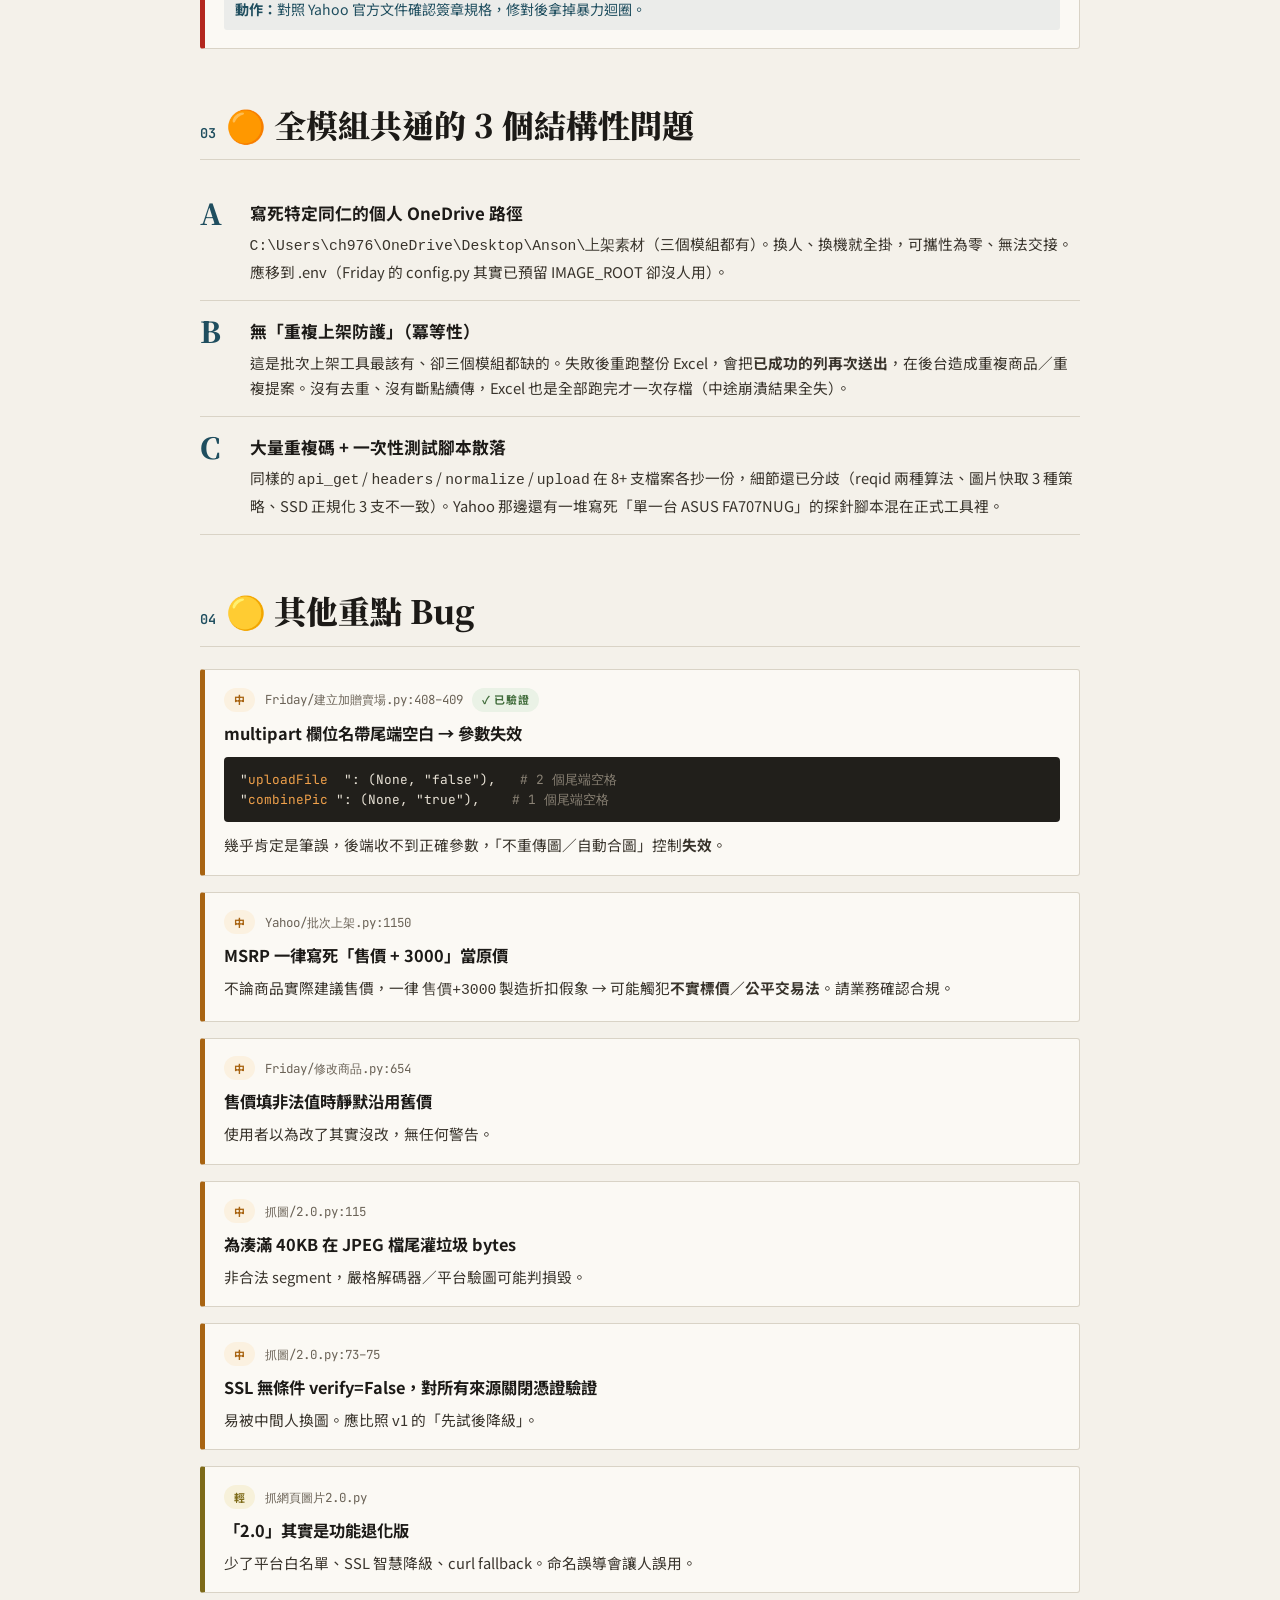
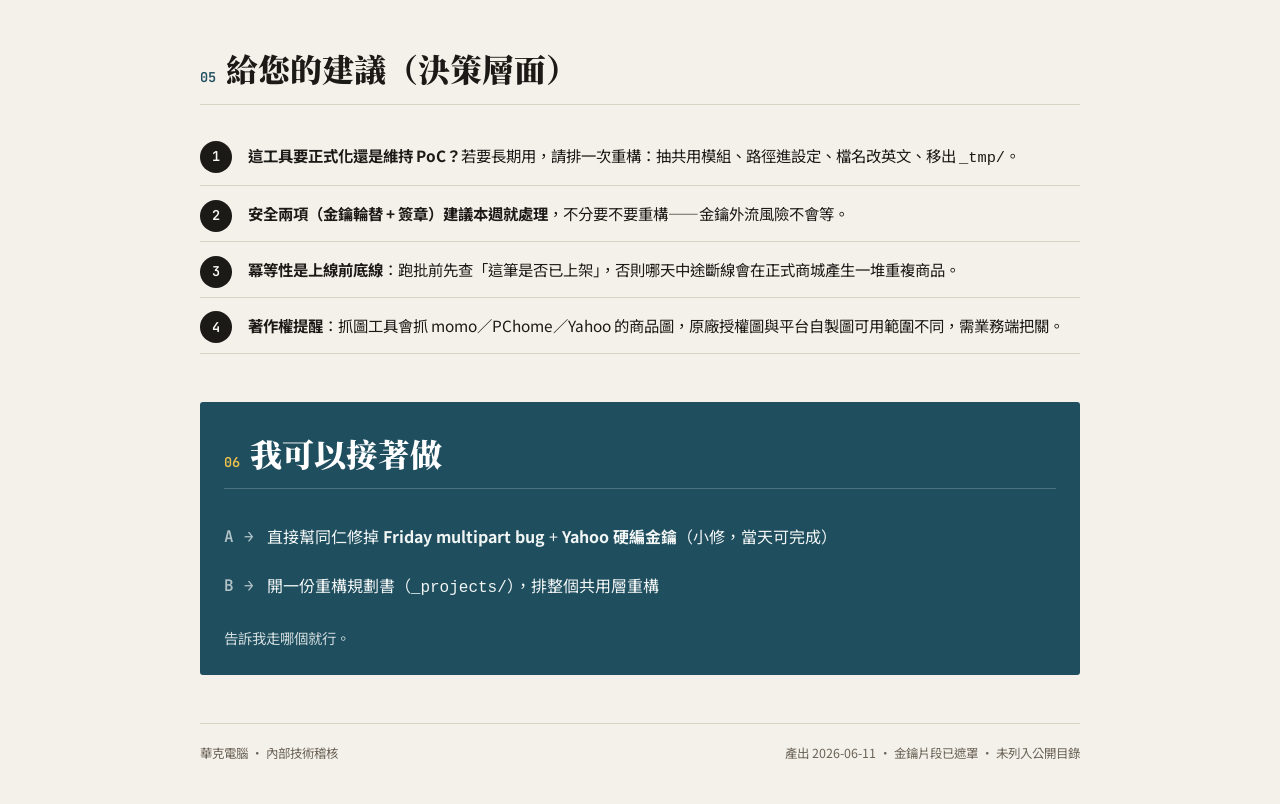
==== commit ee5726fd: "Revert audit report to recommendations-only form" ====
--- a/research/auto-listing-code-audit.html
+++ b/research/auto-listing-code-audit.html
@@ -239,8 +239,7 @@
 
   <nav class="tabs" role="tablist">
     <button class="tab" role="tab" aria-selected="true" data-pane="report">檢查報告</button>
-    <button class="tab" role="tab" aria-selected="false" data-pane="plan">修復清單<span class="badge">單人版</span></button>
-    <button class="tab" role="tab" aria-selected="false" data-pane="changes">變更明細<span class="badge">✓ 4 檔</span></button>
+    <button class="tab" role="tab" aria-selected="false" data-pane="plan">修復建議<span class="badge">單人版</span></button>
   </nav>
 
   <div id="pane-report" class="pane active">
@@ -410,26 +409,26 @@
     </div>
 
     <section style="margin-top:1.5rem">
-      <h2><span class="num">01</span>🔴 必修　<span style="font-size:.8rem;background:var(--green-bg);color:var(--green);padding:.2rem .7rem;border-radius:100px;font-family:'Noto Sans TC'">✅ 3/3 已完成 2026-06-11</span></h2>
-      <p class="lead muted">這三項即使一個人用、即使在自己電腦跑，也一樣會出事。已全部修好，4 檔 py_compile 通過。</p>
-
-      <div class="finding sev-good">
-        <div class="ftop"><span class="tag good">✅ 必修 1</span><span class="floc">sign_in.py:21–26</span></div>
+      <h2><span class="num">01</span>🔴 必修</h2>
+      <p class="lead muted">這三項即使一個人用、即使在自己電腦跑，也一樣會出事。以下為建議改法，由作者本人修改。</p>
+
+      <div class="finding sev-crit">
+        <div class="ftop"><span class="tag crit">必修 1</span><span class="floc">sign_in.py:21–26</span></div>
         <div class="ftitle">Yahoo 金鑰硬編在原始碼</div>
-        <p>已移除所有 <code>or "金鑰"</code> fallback，一律讀 .env、缺則報錯（訊息附 .env 路徑）。.env 已含全部 5 個 key，行為不變。<b>輪替</b>只在「確定曾外洩」才需要——請確認這支檔沒進過 git、沒同步到公開資料夾。</p>
-      </div>
-
-      <div class="finding sev-good">
-        <div class="ftop"><span class="tag good">✅ 必修 2</span><span class="floc">建立加贈賣場.py:408–409</span></div>
+        <p>原始碼帶著鑰匙，只要這支檔被備份到雲端、隨手分享、或哪天同步到公開空間就外洩。<b>建議</b>：把 <code>os.getenv(...) or "金鑰"</code> 改成只讀 .env、缺則報錯，並確認 .env/.py 沒進過 git、沒同步到公開資料夾。</p>
+        <div class="action"><b>輪替</b>只在「確定曾外洩」時才需要——單人本機用威脅較低，先移除硬編 + 確認沒外流即可。</div>
+      </div>
+
+      <div class="finding sev-crit">
+        <div class="ftop"><span class="tag crit">必修 2</span><span class="floc">建立加贈賣場.py:408–409</span><span class="tag good">✓ 已驗證</span></div>
         <div class="ftitle">multipart 欄位名尾端空白 → 功能失效</div>
-        <p>已修：<code>"uploadFile  "</code>→<code>"uploadFile"</code>、<code>"combinePic "</code>→<code>"combinePic"</code>。建議跑一次加贈賣場確認合圖正常。</p>
-      </div>
-
-      <div class="finding sev-good">
-        <div class="ftop"><span class="tag good">✅ 必修 3</span><span class="floc">批次建立賣場 + 批次上架.py</span></div>
+        <p>純功能 bug，與人數無關。<code>"uploadFile  "</code> / <code>"combinePic "</code> 帶空白，後端收不到，「不重傳圖/自動合圖」失效。<b>建議</b>：拿掉尾端空白即可。</p>
+      </div>
+
+      <div class="finding sev-crit">
+        <div class="ftop"><span class="tag crit">必修 3</span><span class="floc">批次建立賣場 / 批次上架.py</span></div>
         <div class="ftitle">無重複上架防護</div>
-        <p>已加冪等防護：<b>Friday</b> 跳過「執行結果=成功」列 + 逐列存檔（中斷不丟）；<b>Yahoo</b> 用 partNo 本地帳本 <code>logs/yahoo_uploaded_ledger.json</code>，成功即寫入、重跑自動跳過。要強制重做設 <code>FRIDAY_FORCE_REDO=1</code> / <code>YH_FORCE_REDO=1</code>。</p>
-        <div class="action"><b>驗證：</b>同一份 Excel 跑兩次，第二次應全部「已存在/略過」。</div>
+        <p><b>自己一個人重跑、或中途斷線後重跑，一樣會在後台產生重複商品。</b><b>建議</b>：送出前先查平台是否已存在，或回讀 Excel「執行結果=成功」欄跳過（Yahoo 沒回寫 Excel，可用 partNo 本地帳本記錄已成功者）。</p>
       </div>
     </section>
 
@@ -491,97 +490,14 @@
 
     <div class="next">
       <h2 style="margin-top:0"><span class="num" style="color:#f0c14b">05</span>下一步</h2>
-      <p style="opacity:.92">🔴 必修 3 項<b>已完成</b>（2026-06-11，py_compile 通過）。剩下：<br>
-      ① 建議 4~9（穩定性）要不要一起做？說一聲我就接著修。<br>
-      ② 確認 10（MSRP=售價+3000）合規性，再決定是否改回讀真實 MSRP。<br>
-      ③ 請您確認 Yahoo 那支檔/.env 沒進過 git、沒同步到公開空間（決定要不要輪替金鑰）。</p>
+      <p style="opacity:.92">這份是<b>建議</b>，程式由作者本人修改（不代改他人工具）。建議順序：<br>
+      ① 先處理 🔴 必修 3 項（金鑰 fallback / multipart 空白 / 重複上架防護）。<br>
+      ② 視情況再做建議 4~9（穩定性）。<br>
+      ③ 確認 10（MSRP=售價+3000）合規性。<br>
+      ④ 確認 Yahoo 那支檔/.env 沒進過 git、沒同步到公開空間（決定要不要輪替金鑰）。</p>
     </div>
 
   </div><!-- /pane-plan -->
-
-  <!-- ============ 變更明細分頁 ============ -->
-  <div id="pane-changes" class="pane">
-
-    <div class="callout">
-      <b>2026-06-11 已修改 4 個檔案</b>　修必修 3 項。檔案位於本機 <code>_tmp/自動上架專案/自動上架專案/</code>（非 git 管控）。下方為 before → after。為安全，金鑰值一律以 <code>***</code> 顯示。
-    </div>
-
-    <section style="margin-top:1.5rem">
-      <h2><span class="num">①</span>sign_in.py　<span class="floc" style="font-size:.8rem">Yahoo購物/sign_in.py</span></h2>
-      <p class="lead muted">必修 1：移除硬編金鑰 fallback，一律讀 .env、缺則報錯。</p>
-      <p style="font-size:.85rem;color:var(--red);font-weight:700;margin:.4rem 0">— 修改前</p>
-      <pre>TOKEN    = os.getenv("YH_TOKEN")    or "Supplier_****"
-KEYVALUE = os.getenv("YH_KEYVALUE") or "*** 硬編金鑰 ***"
-KEYIV    = os.getenv("YH_KEYIV")    or "*** 硬編金鑰 ***"
-SALTKEY  = os.getenv("YH_SALTKEY")  or "*** 硬編金鑰 ***"</pre>
-      <p style="font-size:.85rem;color:var(--green);font-weight:700;margin:.4rem 0">+ 修改後</p>
-      <pre>TOKEN    = os.getenv("YH_TOKEN")        <span class="cmt"># 不再內嵌金鑰</span>
-KEYVALUE = os.getenv("YH_KEYVALUE")
-KEYIV    = os.getenv("YH_KEYIV")
-SALTKEY  = os.getenv("YH_SALTKEY")
-<span class="cmt"># 缺 env 時 raise，並附 .env 路徑提示</span></pre>
-    </section>
-
-    <section>
-      <h2><span class="num">②</span>建立加贈賣場.py　<span class="floc" style="font-size:.8rem">:408–409</span></h2>
-      <p class="lead muted">必修 2：拿掉 multipart 欄位名尾端空白。</p>
-      <p style="font-size:.85rem;color:var(--red);font-weight:700;margin:.4rem 0">— 修改前</p>
-      <pre>"<span class="hl">uploadFile&nbsp;&nbsp;</span>": (None, "false"),
-"<span class="hl">combinePic&nbsp;</span>": (None, "true"),</pre>
-      <p style="font-size:.85rem;color:var(--green);font-weight:700;margin:.4rem 0">+ 修改後</p>
-      <pre>"<span class="hl">uploadFile</span>": (None, "false"),
-"<span class="hl">combinePic</span>": (None, "true"),</pre>
-    </section>
-
-    <section>
-      <h2><span class="num">③</span>批次建立賣場…py　<span class="floc" style="font-size:.8rem">Friday 批次主程式</span></h2>
-      <p class="lead muted">必修 3（Friday）：跳過已成功列 + 逐列存檔。</p>
-      <pre><span class="cmt"># 新增：強制重做開關</span>
-FORCE_REDO = os.getenv('FRIDAY_FORCE_REDO','') in ('1','true','yes')
-
-<span class="cmt"># 迴圈內新增：已成功就跳過，避免重複上架</span>
-if not FORCE_REDO and str(row.get('執行結果') or '').strip()=='成功':
-    print(f'第 {r} 列：執行結果=成功，跳過')
-    summary.append({'row':r,'status':'skipped'}); continue
-
-<span class="cmt"># 每列收尾新增：逐列存檔，中斷不丟結果</span>
-finally:
-    try: wb.save(EXCEL_PATH); save_cache(cache)
-    except Exception as se: print('⚠️ 逐列存檔失敗：', se)</pre>
-    </section>
-
-    <section>
-      <h2><span class="num">④</span>批次上架.py　<span class="floc" style="font-size:.8rem">Yahoo 批次主程式</span></h2>
-      <p class="lead muted">必修 3（Yahoo）：以 partNo 為 key 的本地帳本做冪等防護。</p>
-      <pre><span class="cmt"># 新增：帳本路徑 + 強制重做開關 + load/save 函式</span>
-LEDGER_PATH = os.path.join("logs", "yahoo_uploaded_ledger.json")
-FORCE_REDO  = os.getenv("YH_FORCE_REDO","") in ("1","true","yes")
-
-<span class="cmt"># 送出前新增：此 partNo 已成功過就跳過</span>
-if not FORCE_REDO and part_no_value in ledger:
-    print(f"⏭ 列 {r}：partNo={part_no_value} 帳本已記錄，跳過")
-    skipped += 1; continue
-
-<span class="cmt"># 成功(201)後新增：立刻寫入帳本並持久化</span>
-ledger[part_no_value] = {"proposalId": pid, "name": product.get("name"),
-                         "subStationId": sub_station_id, "ts": ...}
-save_ledger(ledger)</pre>
-    </section>
-
-    <section>
-      <h2><span class="num">✓</span>驗證</h2>
-      <div class="dirlist">
-$ python -m py_compile  <span style="color:var(--muted)"># 4 檔全數通過</span><br>
-&nbsp;&nbsp;Yahoo購物/sign_in.py<br>
-&nbsp;&nbsp;Yahoo購物/批次上架.py<br>
-&nbsp;&nbsp;Friday購物/friday_uploader/建立加贈賣場.py<br>
-&nbsp;&nbsp;Friday購物/friday_uploader/批次建立賣場_OD長圖切圖快取不重傳版.py<br>
-<span style="color:var(--green)">=== ALL COMPILE OK ===</span>
-      </div>
-      <p class="lead muted" style="margin-top:1rem">實機行為驗證（需連平台 + 圖片素材，請在作者本機跑）：#2 跑一次確認合圖、#3 同一份 Excel 跑兩次第二次應全跳過、#1 暫時移除 .env 應報錯。</p>
-    </section>
-
-  </div><!-- /pane-changes -->
 
   <footer>
     <span>華克電腦 · 內部技術稽核</span>
